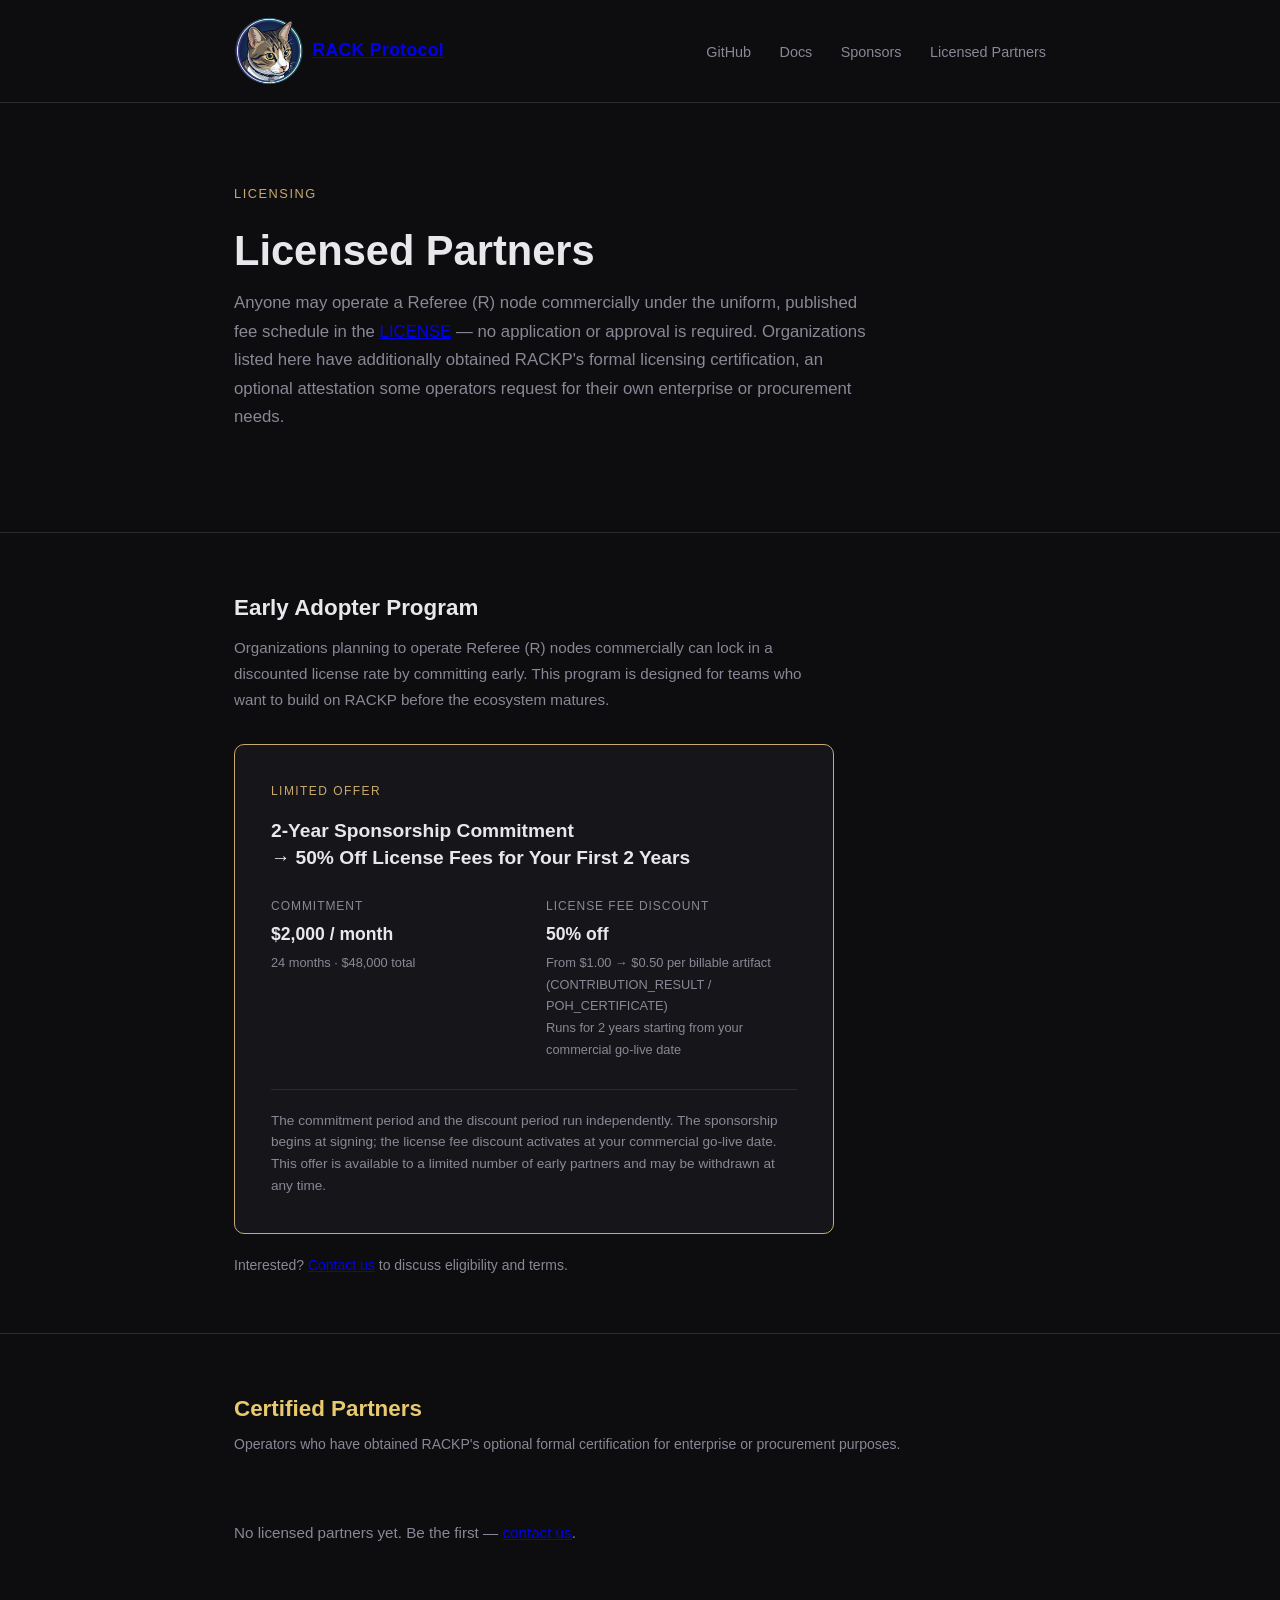
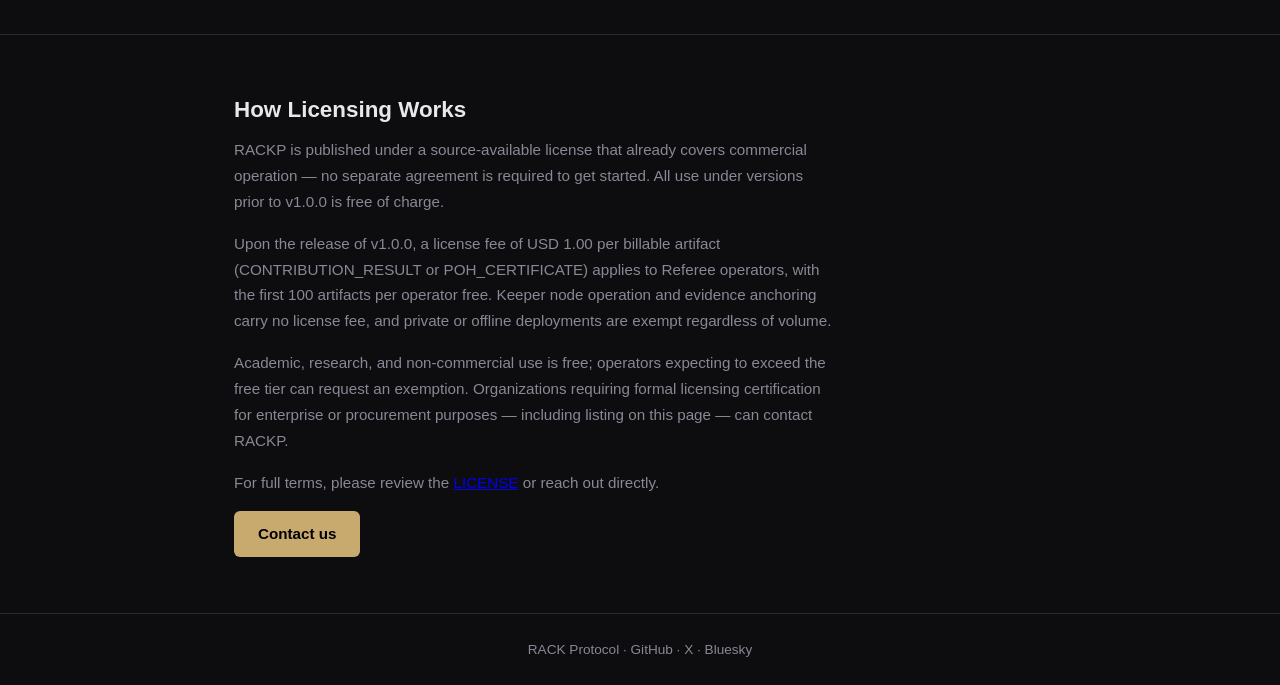
==== licensed-partners.html @ 18fc6dd2 "Initial public release" ====
﻿<!DOCTYPE html>
<html lang="en">
<head>
  <meta charset="UTF-8">
  <meta name="viewport" content="width=device-width, initial-scale=1.0">
  <title>Licensed Partners · RACK Protocol</title>
  <link rel="icon" type="image/png" href="assets/favicon-512.png">
  <link rel="apple-touch-icon" href="assets/icon-512.png">
  <meta property="og:site_name" content="RACK Protocol">
  <meta property="og:type" content="website">
  <meta property="og:image" content="https://rackp.io/assets/icon-512.png">
  <meta name="twitter:card" content="summary">
  <link rel="stylesheet" href="style.css">
  <link rel="stylesheet" href="sponsors.css">
  <style>
    .early-adopter {
      padding: 56px 0;
      border-bottom: 1px solid var(--border);
    }
    .early-adopter h2 {
      margin-bottom: 8px;
    }
    .early-adopter .section-lead {
      color: var(--muted);
      font-size: 0.95rem;
      margin-bottom: 32px;
      max-width: 600px;
    }
    .offer-card {
      background: var(--surface);
      border: 1px solid var(--accent);
      border-radius: 10px;
      padding: 36px;
      max-width: 600px;
    }
    .offer-card .offer-label {
      font-size: 0.75rem;
      letter-spacing: 0.12em;
      text-transform: uppercase;
      color: var(--accent);
      margin-bottom: 16px;
    }
    .offer-card .offer-title {
      font-size: 1.2rem;
      font-weight: 600;
      margin-bottom: 24px;
      line-height: 1.4;
    }
    .offer-row {
      display: grid;
      grid-template-columns: 1fr 1fr;
      gap: 24px;
      margin-bottom: 28px;
    }
    .offer-item label {
      display: block;
      font-size: 0.75rem;
      letter-spacing: 0.08em;
      text-transform: uppercase;
      color: var(--muted);
      margin-bottom: 4px;
    }
    .offer-item .offer-value {
      font-size: 1.1rem;
      font-weight: 600;
      color: var(--text);
    }
    .offer-item .offer-sub {
      font-size: 0.8rem;
      color: var(--muted);
      margin-top: 2px;
    }
    .offer-note {
      font-size: 0.85rem;
      color: var(--muted);
      border-top: 1px solid var(--border);
      padding-top: 20px;
      line-height: 1.6;
    }
    .license-section {
      padding: 56px 0;
      border-bottom: 1px solid var(--border);
    }
    .license-section h2 {
      margin-bottom: 8px;
    }
    .license-section p {
      color: var(--muted);
      font-size: 0.95rem;
      max-width: 600px;
      margin-bottom: 16px;
    }
  </style>
</head>
<body>

  <header>
    <div class="container">
      <a href="index.html" class="logo"><img src="assets/favicon-512.png" alt="" class="logo-icon"> RACK Protocol</a>
      <nav>
        <a href="https://github.com/rackp-io/rackp" target="_blank">GitHub</a>
        <a href="https://github.com/rackp-io/rackp/blob/main/README.md" target="_blank">Docs</a>
        <a href="sponsors.html">Sponsors</a>
        <a href="licensed-partners.html">Licensed Partners</a>
      </nav>
    </div>
  </header>

  <main>
    <section class="hero sponsors-hero">
      <div class="container">
        <p class="eyebrow">Licensing</p>
        <h1>Licensed Partners</h1>
        <p class="lead">Anyone may operate a Referee (R) node commercially under the uniform, published fee schedule in the <a href="https://github.com/rackp-io/rackp/blob/main/LICENSE" target="_blank">LICENSE</a> — no application or approval is required. Organizations listed here have additionally obtained RACKP's formal licensing certification, an optional attestation some operators request for their own enterprise or procurement needs.</p>
      </div>
    </section>

    <section class="early-adopter">
      <div class="container">
        <h2>Early Adopter Program</h2>
        <p class="section-lead">Organizations planning to operate Referee (R) nodes commercially can lock in a discounted license rate by committing early. This program is designed for teams who want to build on RACKP before the ecosystem matures.</p>

        <div class="offer-card">
          <p class="offer-label">Limited Offer</p>
          <p class="offer-title">2-Year Sponsorship Commitment<br>→ 50% Off License Fees for Your First 2 Years</p>

          <div class="offer-row">
            <div class="offer-item">
              <label>Commitment</label>
              <div class="offer-value">$2,000 / month</div>
              <div class="offer-sub">24 months · $48,000 total</div>
            </div>
            <div class="offer-item">
              <label>License Fee Discount</label>
              <div class="offer-value">50% off</div>
              <div class="offer-sub">From $1.00 → $0.50 per billable artifact<br>(CONTRIBUTION_RESULT / POH_CERTIFICATE)<br>Runs for 2 years starting from your commercial go-live date</div>
            </div>
          </div>

          <p class="offer-note">
            The commitment period and the discount period run independently. The sponsorship begins at signing; the license fee discount activates at your commercial go-live date. This offer is available to a limited number of early partners and may be withdrawn at any time.
          </p>
        </div>

        <p style="margin-top: 20px; font-size: 0.875rem; color: var(--muted);">
          Interested? <a href="&#109;&#97;&#105;&#108;&#116;&#111;&#58;&#105;&#110;&#102;&#111;&#64;&#114;&#97;&#99;&#107;&#112;&#46;&#105;&#111;">Contact us</a> to discuss eligibility and terms.
        </p>
      </div>
    </section>

    <section class="sponsor-tier">
      <div class="container">
        <div class="tier-header gold">
          <div>
            <h2>Certified Partners</h2>
            <p class="tier-desc">Operators who have obtained RACKP's optional formal certification for enterprise or procurement purposes.</p>
          </div>
        </div>
        <div class="sponsor-grid medium">
          <p style="color: var(--muted, #888); font-size: 0.95rem; padding: 2rem 0;">
            No licensed partners yet. Be the first —
            <a href="&#109;&#97;&#105;&#108;&#116;&#111;&#58;&#105;&#110;&#102;&#111;&#64;&#114;&#97;&#99;&#107;&#112;&#46;&#105;&#111;">contact us</a>.
          </p>
        </div>
      </div>
    </section>

    <section class="license-section">
      <div class="container">
        <h2>How Licensing Works</h2>
        <p>RACKP is published under a source-available license that already covers commercial operation — no separate agreement is required to get started. All use under versions prior to v1.0.0 is free of charge.</p>
        <p>Upon the release of v1.0.0, a license fee of USD 1.00 per billable artifact (CONTRIBUTION_RESULT or POH_CERTIFICATE) applies to Referee operators, with the first 100 artifacts per operator free. Keeper node operation and evidence anchoring carry no license fee, and private or offline deployments are exempt regardless of volume.</p>
        <p>Academic, research, and non-commercial use is free; operators expecting to exceed the free tier can request an exemption. Organizations requiring formal licensing certification for enterprise or procurement purposes — including listing on this page — can contact RACKP.</p>
        <p>For full terms, please review the <a href="https://github.com/rackp-io/rackp/blob/main/LICENSE" target="_blank">LICENSE</a> or reach out directly.</p>
        <a class="btn" href="&#109;&#97;&#105;&#108;&#116;&#111;&#58;&#105;&#110;&#102;&#111;&#64;&#114;&#97;&#99;&#107;&#112;&#46;&#105;&#111;">Contact us</a>
      </div>
    </section>
  </main>

  <footer>
    <div class="container">
      <p>RACK Protocol · <a href="https://github.com/rackp-io">GitHub</a> · <a href="https://x.com/rackp_io">X</a> · <a href="https://bsky.app/profile/rackp.io">Bluesky</a></p>
    </div>
  </footer>

</body>
</html>
---- style.css ----
*, *::before, *::after {
  box-sizing: border-box;
  margin: 0;
  padding: 0;
}

:root {
  --bg: #0d0d0f;
  --surface: #16161a;
  --border: #2a2a2e;
  --text: #e8e8ec;
  --muted: #888896;
  --accent: #c8a96e;
  --accent-dim: #a8894e;
}

body {
  background: var(--bg);
  color: var(--text);
  font-family: -apple-system, BlinkMacSystemFont, "Segoe UI", sans-serif;
  font-size: 16px;
  line-height: 1.7;
}

.container {
  max-width: 860px;
  margin: 0 auto;
  padding: 0 24px;
}

/* Header */
header {
  border-bottom: 1px solid var(--border);
  padding: 16px 0;
}

header .container {
  display: flex;
  justify-content: space-between;
  align-items: center;
}

.logo {
  display: inline-flex;
  align-items: center;
  gap: 8px;
  font-size: 1.1rem;
  font-weight: 600;
  letter-spacing: 0.02em;
}

nav a {
  color: var(--muted);
  text-decoration: none;
  margin-left: 24px;
  font-size: 0.9rem;
  transition: color 0.2s;
}

nav a:hover {
  color: var(--text);
}

/* Hero */
.hero {
  padding: 80px 0 72px;
  border-bottom: 1px solid var(--border);
}

.eyebrow {
  font-size: 0.8rem;
  letter-spacing: 0.12em;
  text-transform: uppercase;
  color: var(--accent);
  margin-bottom: 20px;
}

h1 {
  font-size: clamp(1.8rem, 4vw, 2.6rem);
  font-weight: 700;
  line-height: 1.25;
  margin-bottom: 12px;
}

.subhead {
  color: var(--muted);
  font-size: 1.05rem;
  margin-bottom: 24px;
}

.lead {
  font-size: 1.05rem;
  color: var(--muted);
  max-width: 640px;
  margin-bottom: 36px;
}

.lead strong {
  color: var(--text);
}

.cta {
  display: flex;
  gap: 12px;
  flex-wrap: wrap;
}

.btn {
  display: inline-block;
  background: var(--accent);
  color: #000;
  padding: 10px 24px;
  border-radius: 6px;
  text-decoration: none;
  font-weight: 600;
  font-size: 0.95rem;
  transition: background 0.2s;
}

.btn:hover {
  background: var(--accent-dim);
}

.btn-outline {
  display: inline-block;
  border: 1px solid var(--border);
  color: var(--text);
  padding: 10px 24px;
  border-radius: 6px;
  text-decoration: none;
  font-size: 0.95rem;
  transition: border-color 0.2s;
}

.btn-outline:hover {
  border-color: var(--muted);
}

/* Roles */
.roles {
  padding: 72px 0;
  border-bottom: 1px solid var(--border);
}

h2 {
  font-size: 1.4rem;
  font-weight: 600;
  margin-bottom: 36px;
}

.grid {
  display: grid;
  grid-template-columns: repeat(auto-fit, minmax(180px, 1fr));
  gap: 16px;
}

.card {
  background: var(--surface);
  border: 1px solid var(--border);
  border-radius: 8px;
  padding: 24px;
}

.role-label {
  font-size: 1.6rem;
  font-weight: 700;
  color: var(--accent);
  margin-bottom: 8px;
}

.card h3 {
  font-size: 1rem;
  font-weight: 600;
  margin-bottom: 8px;
}

.card p {
  font-size: 0.875rem;
  color: var(--muted);
  line-height: 1.6;
}

/* Features */
.features {
  padding: 72px 0;
  border-bottom: 1px solid var(--border);
}

.feature-list {
  list-style: none;
  display: flex;
  flex-direction: column;
  gap: 32px;
}

.feature-list li {
  display: flex;
  gap: 20px;
  align-items: flex-start;
}

.icon {
  font-size: 1.4rem;
  flex-shrink: 0;
  margin-top: 2px;
}

.feature-list strong {
  display: block;
  margin-bottom: 4px;
}

.feature-list p {
  color: var(--muted);
  font-size: 0.95rem;
}

/* CTA bottom */
.cta-bottom {
  padding: 72px 0;
  border-bottom: 1px solid var(--border);
  text-align: center;
}

.cta-bottom h2 {
  font-size: 1.6rem;
  margin-bottom: 12px;
}

.cta-bottom p {
  color: var(--muted);
  margin-bottom: 28px;
}

/* Footer */
footer {
  padding: 24px 0;
  text-align: center;
  color: var(--muted);
  font-size: 0.85rem;
}

footer a {
  color: var(--muted);
  text-decoration: none;
}

footer a:hover {
  color: var(--text);
}

.logo-icon {
  height: 4em;
}
---- sponsors.css ----
.sponsors-hero {
  padding-bottom: 64px;
}

.sponsor-tier {
  padding: 56px 0;
  border-bottom: 1px solid var(--border);
}

.tier-header {
  display: flex;
  align-items: flex-start;
  gap: 16px;
  margin-bottom: 32px;
}

.tier-icon {
  font-size: 1.8rem;
  flex-shrink: 0;
  margin-top: 2px;
}

.tier-header h2 {
  margin-bottom: 4px;
}

.tier-desc {
  color: var(--muted);
  font-size: 0.875rem;
}

.tier-header.gold h2   { color: #e8c96e; }
.tier-header.silver h2 { color: #b0b8c8; }
.tier-header.bronze h2 { color: #c8956e; }

/* Sponsor grids */
.sponsor-grid {
  display: flex;
  flex-wrap: wrap;
  gap: 16px;
}

/* Cards */
.sponsor-card {
  display: flex;
  align-items: center;
  justify-content: center;
  background: var(--surface);
  border: 1px solid var(--border);
  border-radius: 8px;
  text-decoration: none;
  transition: border-color 0.2s;
}

.sponsor-card:hover {
  border-color: var(--muted);
}

.sponsor-card.large  { width: 280px; height: 120px; }
.sponsor-card.medium { width: 200px; height: 90px; }
.sponsor-card.small  { width: 160px; height: 64px; }

.sponsor-placeholder {
  color: var(--muted);
  font-size: 0.85rem;
  font-weight: 500;
  letter-spacing: 0.02em;
}

/* Contact section */
.sponsor-contact {
  padding: 72px 0;
  text-align: center;
}

.sponsor-contact h2 {
  margin-bottom: 12px;
}

.sponsor-contact p {
  color: var(--muted);
  max-width: 520px;
  margin: 0 auto 28px;
  font-size: 0.95rem;
}
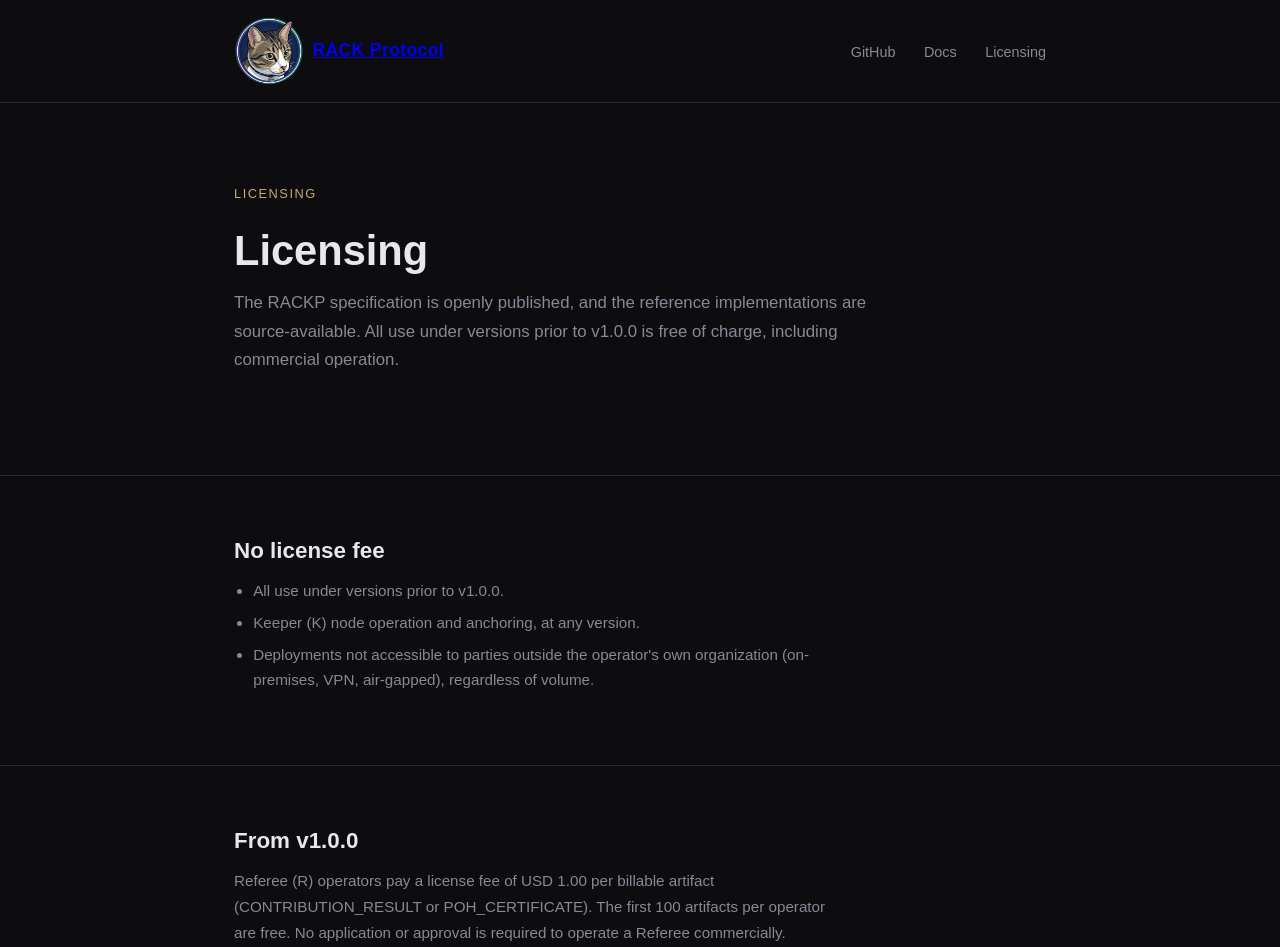
==== commit b8c6f370: "refactor(site): merge sponsors and partners pages into licensing Replace the Sponsors and Licensed P" ====
--- a/licensed-partners.html
+++ b/licensed-partners.html
@@ -1,187 +1,13 @@
-﻿<!DOCTYPE html>
+<!DOCTYPE html>
 <html lang="en">
 <head>
   <meta charset="UTF-8">
-  <meta name="viewport" content="width=device-width, initial-scale=1.0">
   <title>Licensed Partners · RACK Protocol</title>
-  <link rel="icon" type="image/png" href="assets/favicon-512.png">
-  <link rel="apple-touch-icon" href="assets/icon-512.png">
-  <meta property="og:site_name" content="RACK Protocol">
-  <meta property="og:type" content="website">
-  <meta property="og:image" content="https://rackp.io/assets/icon-512.png">
-  <meta name="twitter:card" content="summary">
-  <link rel="stylesheet" href="style.css">
-  <link rel="stylesheet" href="sponsors.css">
-  <style>
-    .early-adopter {
-      padding: 56px 0;
-      border-bottom: 1px solid var(--border);
-    }
-    .early-adopter h2 {
-      margin-bottom: 8px;
-    }
-    .early-adopter .section-lead {
-      color: var(--muted);
-      font-size: 0.95rem;
-      margin-bottom: 32px;
-      max-width: 600px;
-    }
-    .offer-card {
-      background: var(--surface);
-      border: 1px solid var(--accent);
-      border-radius: 10px;
-      padding: 36px;
-      max-width: 600px;
-    }
-    .offer-card .offer-label {
-      font-size: 0.75rem;
-      letter-spacing: 0.12em;
-      text-transform: uppercase;
-      color: var(--accent);
-      margin-bottom: 16px;
-    }
-    .offer-card .offer-title {
-      font-size: 1.2rem;
-      font-weight: 600;
-      margin-bottom: 24px;
-      line-height: 1.4;
-    }
-    .offer-row {
-      display: grid;
-      grid-template-columns: 1fr 1fr;
-      gap: 24px;
-      margin-bottom: 28px;
-    }
-    .offer-item label {
-      display: block;
-      font-size: 0.75rem;
-      letter-spacing: 0.08em;
-      text-transform: uppercase;
-      color: var(--muted);
-      margin-bottom: 4px;
-    }
-    .offer-item .offer-value {
-      font-size: 1.1rem;
-      font-weight: 600;
-      color: var(--text);
-    }
-    .offer-item .offer-sub {
-      font-size: 0.8rem;
-      color: var(--muted);
-      margin-top: 2px;
-    }
-    .offer-note {
-      font-size: 0.85rem;
-      color: var(--muted);
-      border-top: 1px solid var(--border);
-      padding-top: 20px;
-      line-height: 1.6;
-    }
-    .license-section {
-      padding: 56px 0;
-      border-bottom: 1px solid var(--border);
-    }
-    .license-section h2 {
-      margin-bottom: 8px;
-    }
-    .license-section p {
-      color: var(--muted);
-      font-size: 0.95rem;
-      max-width: 600px;
-      margin-bottom: 16px;
-    }
-  </style>
+  <link rel="canonical" href="https://rackp.io/licensing.html">
+  <meta name="robots" content="noindex">
+  <meta http-equiv="refresh" content="0; url=licensing.html">
 </head>
 <body>
-
-  <header>
-    <div class="container">
-      <a href="index.html" class="logo"><img src="assets/favicon-512.png" alt="" class="logo-icon"> RACK Protocol</a>
-      <nav>
-        <a href="https://github.com/rackp-io/rackp" target="_blank">GitHub</a>
-        <a href="https://github.com/rackp-io/rackp/blob/main/README.md" target="_blank">Docs</a>
-        <a href="sponsors.html">Sponsors</a>
-        <a href="licensed-partners.html">Licensed Partners</a>
-      </nav>
-    </div>
-  </header>
-
-  <main>
-    <section class="hero sponsors-hero">
-      <div class="container">
-        <p class="eyebrow">Licensing</p>
-        <h1>Licensed Partners</h1>
-        <p class="lead">Anyone may operate a Referee (R) node commercially under the uniform, published fee schedule in the <a href="https://github.com/rackp-io/rackp/blob/main/LICENSE" target="_blank">LICENSE</a> — no application or approval is required. Organizations listed here have additionally obtained RACKP's formal licensing certification, an optional attestation some operators request for their own enterprise or procurement needs.</p>
-      </div>
-    </section>
-
-    <section class="early-adopter">
-      <div class="container">
-        <h2>Early Adopter Program</h2>
-        <p class="section-lead">Organizations planning to operate Referee (R) nodes commercially can lock in a discounted license rate by committing early. This program is designed for teams who want to build on RACKP before the ecosystem matures.</p>
-
-        <div class="offer-card">
-          <p class="offer-label">Limited Offer</p>
-          <p class="offer-title">2-Year Sponsorship Commitment<br>→ 50% Off License Fees for Your First 2 Years</p>
-
-          <div class="offer-row">
-            <div class="offer-item">
-              <label>Commitment</label>
-              <div class="offer-value">$2,000 / month</div>
-              <div class="offer-sub">24 months · $48,000 total</div>
-            </div>
-            <div class="offer-item">
-              <label>License Fee Discount</label>
-              <div class="offer-value">50% off</div>
-              <div class="offer-sub">From $1.00 → $0.50 per billable artifact<br>(CONTRIBUTION_RESULT / POH_CERTIFICATE)<br>Runs for 2 years starting from your commercial go-live date</div>
-            </div>
-          </div>
-
-          <p class="offer-note">
-            The commitment period and the discount period run independently. The sponsorship begins at signing; the license fee discount activates at your commercial go-live date. This offer is available to a limited number of early partners and may be withdrawn at any time.
-          </p>
-        </div>
-
-        <p style="margin-top: 20px; font-size: 0.875rem; color: var(--muted);">
-          Interested? <a href="&#109;&#97;&#105;&#108;&#116;&#111;&#58;&#105;&#110;&#102;&#111;&#64;&#114;&#97;&#99;&#107;&#112;&#46;&#105;&#111;">Contact us</a> to discuss eligibility and terms.
-        </p>
-      </div>
-    </section>
-
-    <section class="sponsor-tier">
-      <div class="container">
-        <div class="tier-header gold">
-          <div>
-            <h2>Certified Partners</h2>
-            <p class="tier-desc">Operators who have obtained RACKP's optional formal certification for enterprise or procurement purposes.</p>
-          </div>
-        </div>
-        <div class="sponsor-grid medium">
-          <p style="color: var(--muted, #888); font-size: 0.95rem; padding: 2rem 0;">
-            No licensed partners yet. Be the first —
-            <a href="&#109;&#97;&#105;&#108;&#116;&#111;&#58;&#105;&#110;&#102;&#111;&#64;&#114;&#97;&#99;&#107;&#112;&#46;&#105;&#111;">contact us</a>.
-          </p>
-        </div>
-      </div>
-    </section>
-
-    <section class="license-section">
-      <div class="container">
-        <h2>How Licensing Works</h2>
-        <p>RACKP is published under a source-available license that already covers commercial operation — no separate agreement is required to get started. All use under versions prior to v1.0.0 is free of charge.</p>
-        <p>Upon the release of v1.0.0, a license fee of USD 1.00 per billable artifact (CONTRIBUTION_RESULT or POH_CERTIFICATE) applies to Referee operators, with the first 100 artifacts per operator free. Keeper node operation and evidence anchoring carry no license fee, and private or offline deployments are exempt regardless of volume.</p>
-        <p>Academic, research, and non-commercial use is free; operators expecting to exceed the free tier can request an exemption. Organizations requiring formal licensing certification for enterprise or procurement purposes — including listing on this page — can contact RACKP.</p>
-        <p>For full terms, please review the <a href="https://github.com/rackp-io/rackp/blob/main/LICENSE" target="_blank">LICENSE</a> or reach out directly.</p>
-        <a class="btn" href="&#109;&#97;&#105;&#108;&#116;&#111;&#58;&#105;&#110;&#102;&#111;&#64;&#114;&#97;&#99;&#107;&#112;&#46;&#105;&#111;">Contact us</a>
-      </div>
-    </section>
-  </main>
-
-  <footer>
-    <div class="container">
-      <p>RACK Protocol · <a href="https://github.com/rackp-io">GitHub</a> · <a href="https://x.com/rackp_io">X</a> · <a href="https://bsky.app/profile/rackp.io">Bluesky</a></p>
-    </div>
-  </footer>
-
+  <p>This page has moved to <a href="licensing.html">Licensing</a>.</p>
 </body>
 </html>
